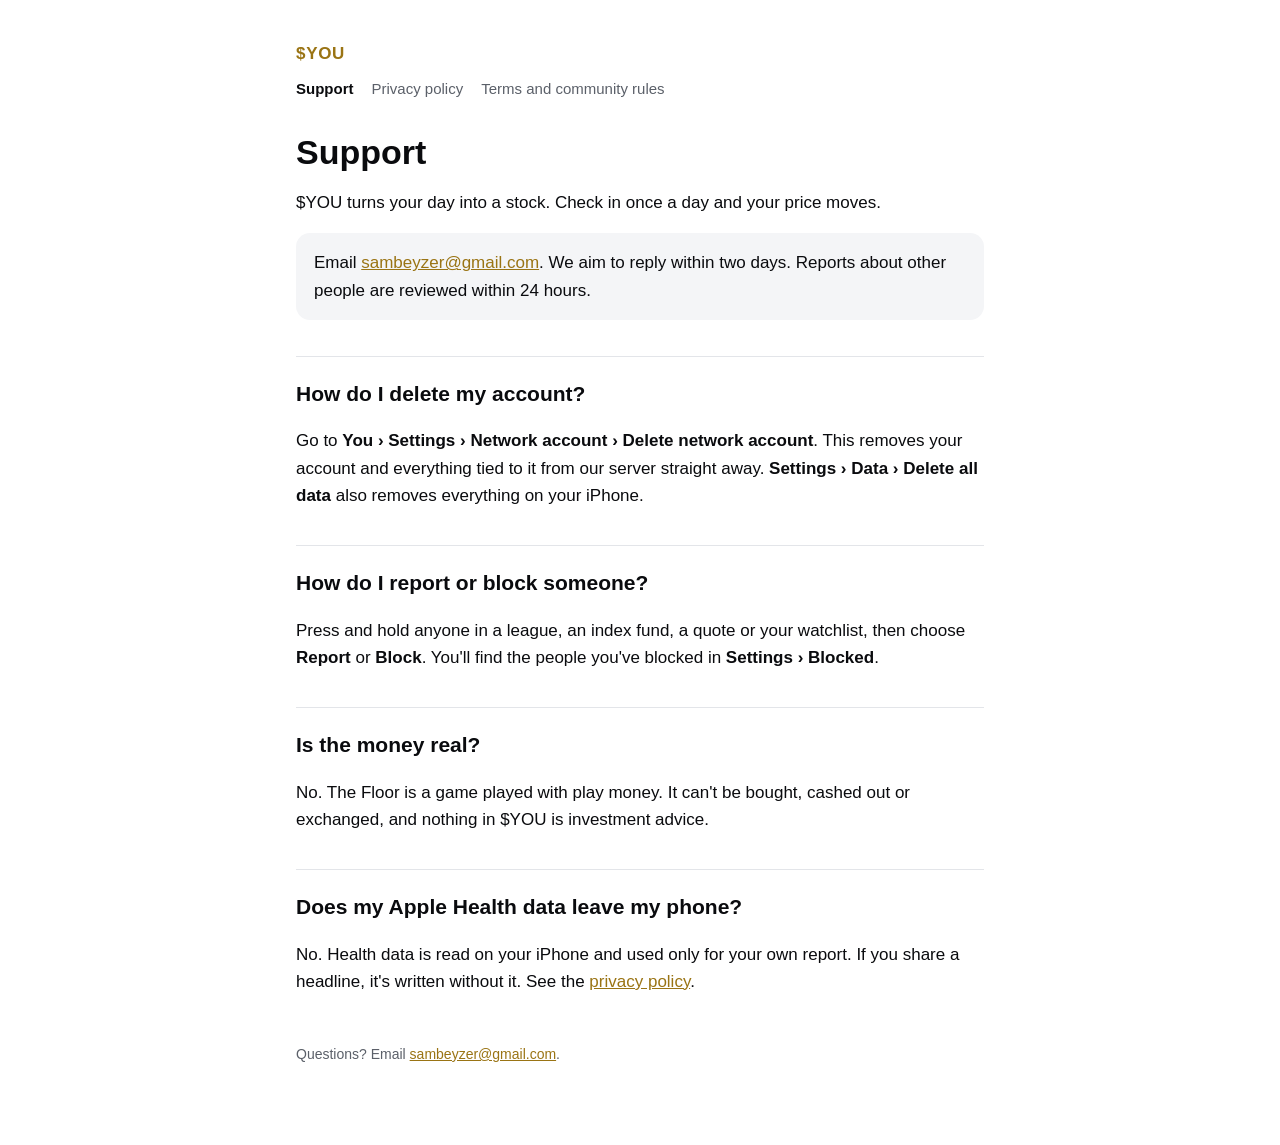
==== index.html @ fc1fd562 "Support, privacy policy and terms for $YOU" ====
<!doctype html>
<html lang="en">
<head>
<meta charset="utf-8">
<meta name="viewport" content="width=device-width, initial-scale=1">
<title>$YOU Support</title>
<link rel="stylesheet" href="style.css">
</head>
<body>
<main>
<header>
  <a class="mark" href="./">$YOU</a>
  <nav>
    <a href="./" aria-current="page">Support</a>
    <a href="privacy.html">Privacy policy</a>
    <a href="terms.html">Terms and community rules</a>
  </nav>
</header>
<h1>Support</h1>
<p>$YOU turns your day into a stock. Check in once a day and your price moves.</p>
<div class="card">Email <a href="mailto:sambeyzer@gmail.com?subject=%24YOU%20support">sambeyzer@gmail.com</a>. We aim to reply within two days. Reports about other people are reviewed within 24 hours.</div>

<h2>How do I delete my account?</h2>
<p>Go to <strong>You › Settings › Network account › Delete network account</strong>. This removes your account and everything tied to it from our server straight away. <strong>Settings › Data › Delete all data</strong> also removes everything on your iPhone.</p>

<h2>How do I report or block someone?</h2>
<p>Press and hold anyone in a league, an index fund, a quote or your watchlist, then choose <strong>Report</strong> or <strong>Block</strong>. You'll find the people you've blocked in <strong>Settings › Blocked</strong>.</p>

<h2>Is the money real?</h2>
<p>No. The Floor is a game played with play money. It can't be bought, cashed out or exchanged, and nothing in $YOU is investment advice.</p>

<h2>Does my Apple Health data leave my phone?</h2>
<p>No. Health data is read on your iPhone and used only for your own report. If you share a headline, it's written without it. See the <a href="privacy.html">privacy policy</a>.</p>
<footer>Questions? Email <a href="mailto:sambeyzer@gmail.com">sambeyzer@gmail.com</a>.</footer>
</main>
</body>
</html>
---- style.css ----
:root {
  --ground: #ffffff; --surface: #f4f5f7; --ink: #0a0b0e; --muted: #5b6069; --accent: #9a7414; --rule: #e3e5e9;
}
@media (prefers-color-scheme: dark) {
  :root { --ground: #0a0b0e; --surface: #141619; --ink: #f5f6f8; --muted: #9aa0a9; --accent: #e9c46a; --rule: #2a2e35; }
}
* { box-sizing: border-box; }
body {
  margin: 0; background: var(--ground); color: var(--ink);
  font: 17px/1.6 -apple-system, BlinkMacSystemFont, "SF Pro Text", "Helvetica Neue", Arial, sans-serif;
}
main { max-width: 720px; margin: 0 auto; padding: 40px 16px 80px; }
header { margin-bottom: 32px; }
.mark { font-weight: 700; letter-spacing: .04em; color: var(--accent); text-decoration: none; }
nav { display: flex; gap: 18px; flex-wrap: wrap; margin-top: 10px; font-size: 15px; }
nav a { color: var(--muted); text-decoration: none; }
nav a[aria-current] { color: var(--ink); font-weight: 600; }
h1 { font-size: 34px; line-height: 1.15; margin: 0 0 6px; }
h2 { font-size: 21px; margin: 36px 0 8px; padding-top: 20px; border-top: 1px solid var(--rule); }
.effective { color: var(--muted); font-size: 15px; margin: 0 0 24px; }
a { color: var(--accent); }
ul { padding-left: 22px; }
li { margin: 6px 0; }
.card { background: var(--surface); border-radius: 14px; padding: 16px 18px; margin: 16px 0; }
footer { margin-top: 48px; color: var(--muted); font-size: 14px; }
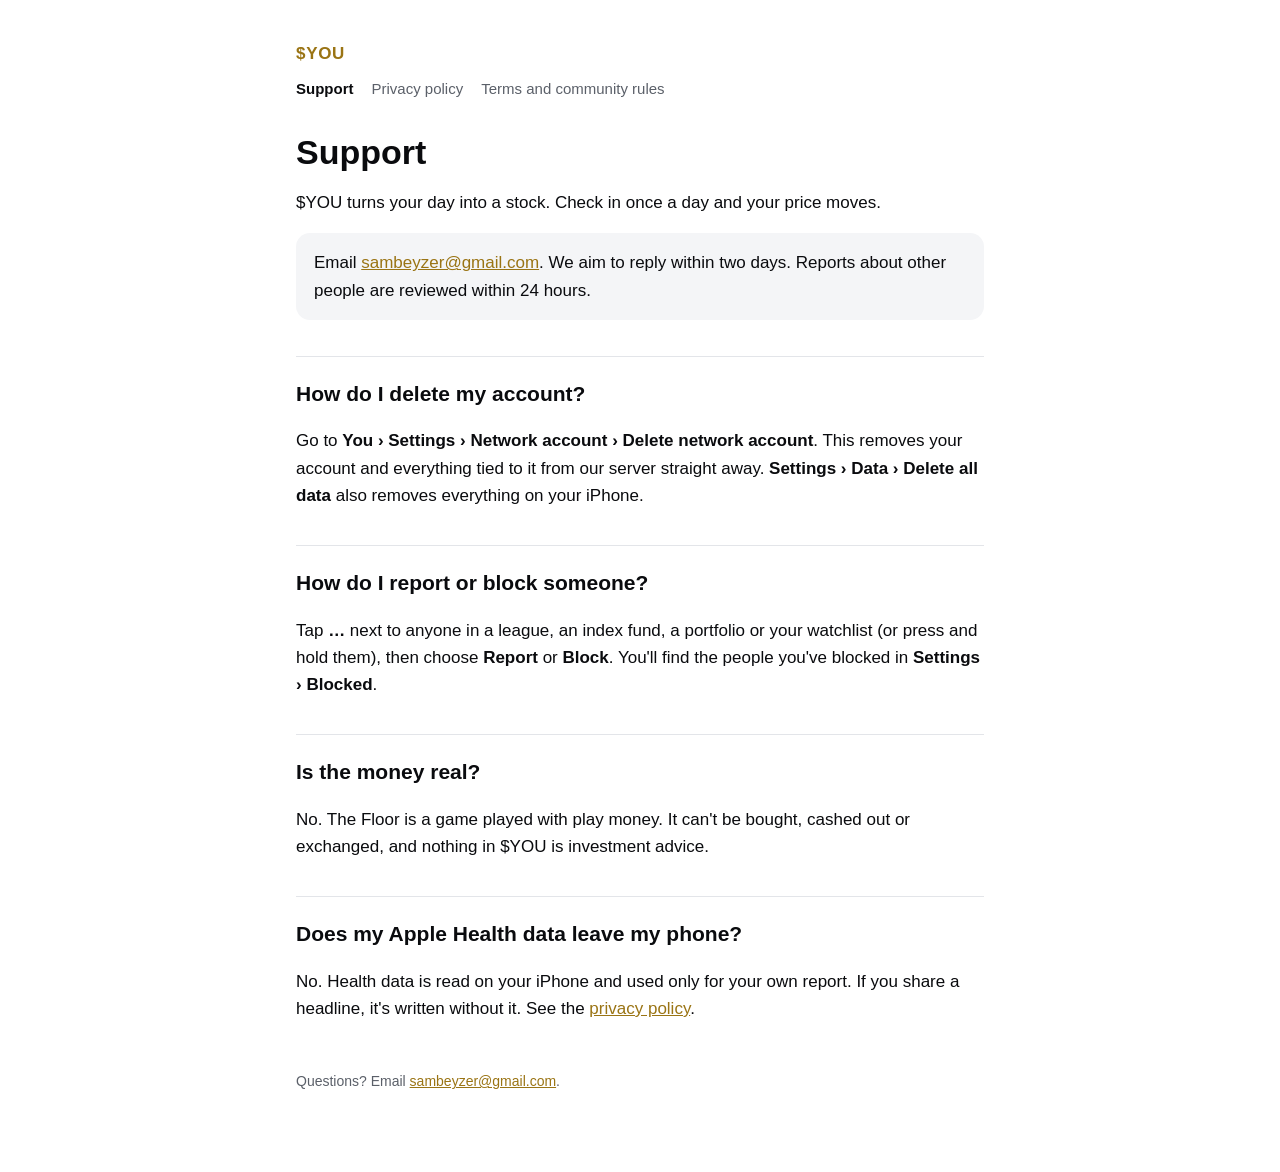
==== commit a019bccc: "Update site from YOU@fc1fd56" ====
--- a/index.html
+++ b/index.html
@@ -24,7 +24,7 @@
 <p>Go to <strong>You › Settings › Network account › Delete network account</strong>. This removes your account and everything tied to it from our server straight away. <strong>Settings › Data › Delete all data</strong> also removes everything on your iPhone.</p>
 
 <h2>How do I report or block someone?</h2>
-<p>Press and hold anyone in a league, an index fund, a quote or your watchlist, then choose <strong>Report</strong> or <strong>Block</strong>. You'll find the people you've blocked in <strong>Settings › Blocked</strong>.</p>
+<p>Tap <strong>…</strong> next to anyone in a league, an index fund, a portfolio or your watchlist (or press and hold them), then choose <strong>Report</strong> or <strong>Block</strong>. You'll find the people you've blocked in <strong>Settings › Blocked</strong>.</p>
 
 <h2>Is the money real?</h2>
 <p>No. The Floor is a game played with play money. It can't be bought, cashed out or exchanged, and nothing in $YOU is investment advice.</p>
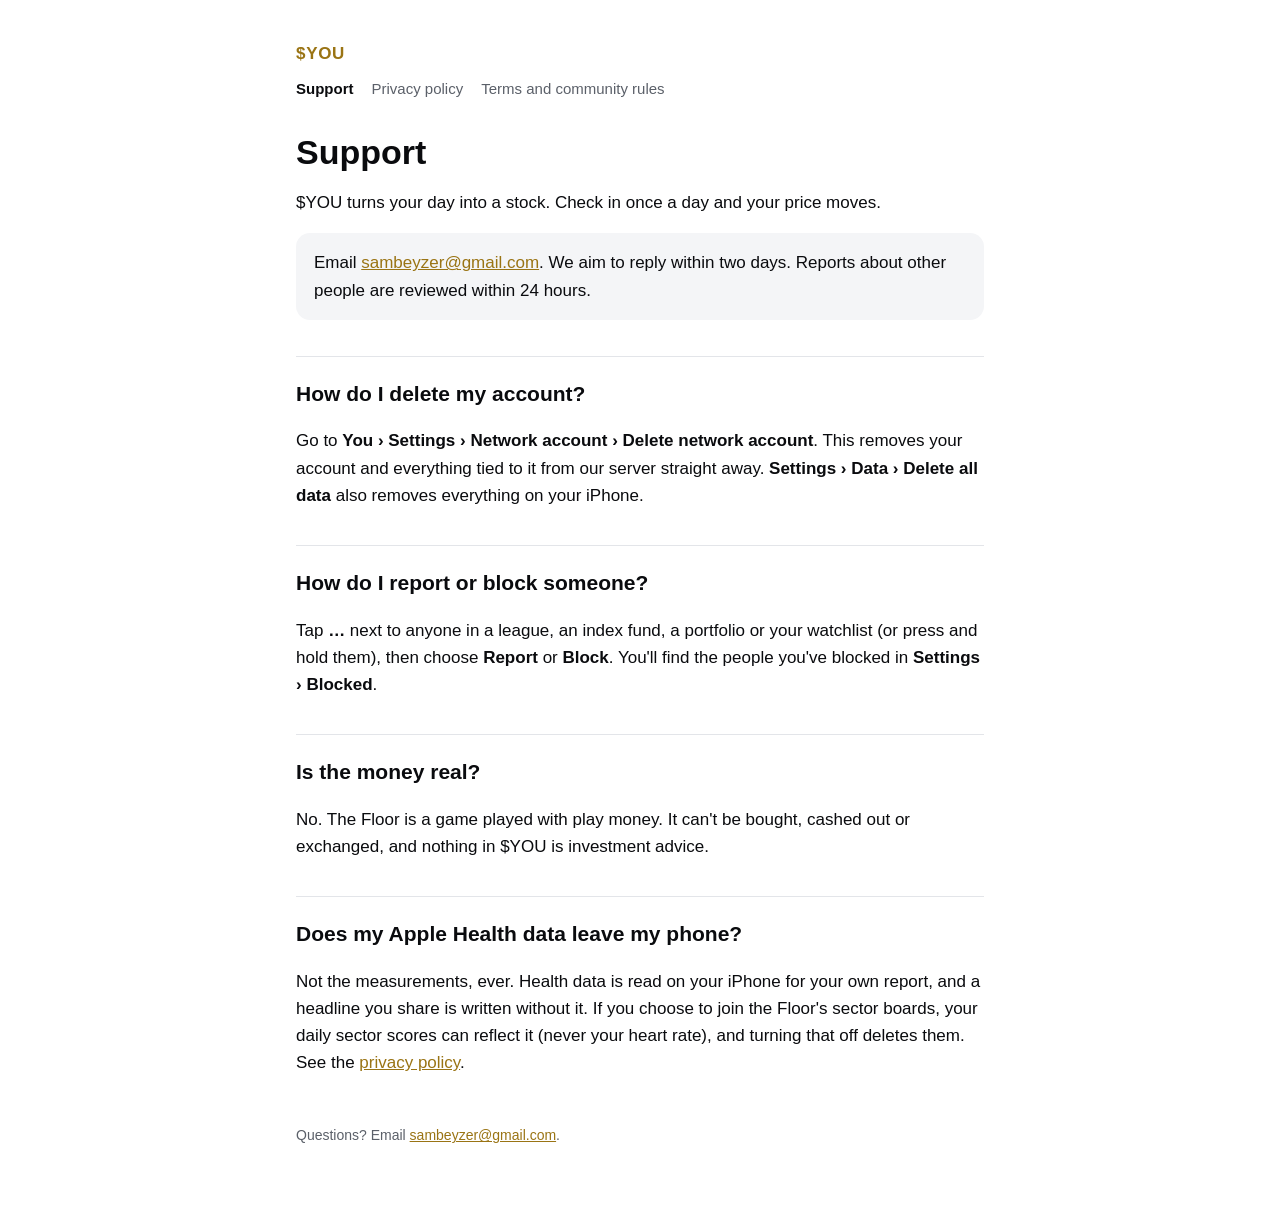
==== commit 2a095f77: "Update site from YOU@876c5ec" ====
--- a/index.html
+++ b/index.html
@@ -30,7 +30,7 @@
 <p>No. The Floor is a game played with play money. It can't be bought, cashed out or exchanged, and nothing in $YOU is investment advice.</p>
 
 <h2>Does my Apple Health data leave my phone?</h2>
-<p>No. Health data is read on your iPhone and used only for your own report. If you share a headline, it's written without it. See the <a href="privacy.html">privacy policy</a>.</p>
+<p>Not the measurements, ever. Health data is read on your iPhone for your own report, and a headline you share is written without it. If you choose to join the Floor's sector boards, your daily sector scores can reflect it (never your heart rate), and turning that off deletes them. See the <a href="privacy.html">privacy policy</a>.</p>
 <footer>Questions? Email <a href="mailto:sambeyzer@gmail.com">sambeyzer@gmail.com</a>.</footer>
 </main>
 </body>
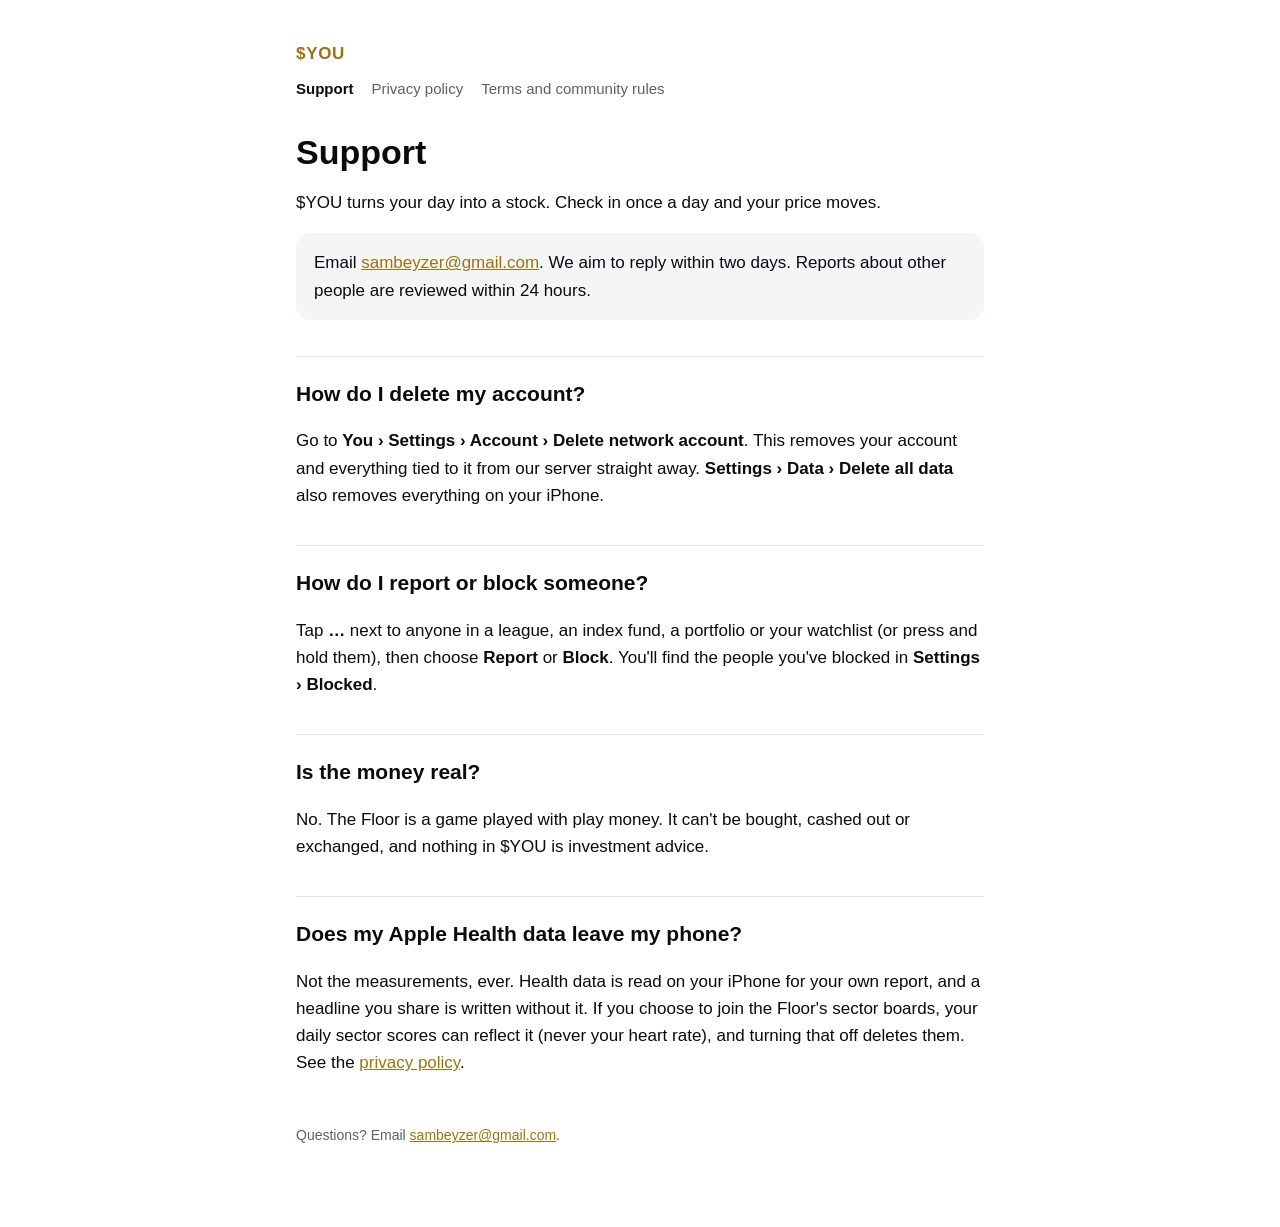
==== commit bf245d1a: "Update site from YOU@2a095f7" ====
--- a/index.html
+++ b/index.html
@@ -21,7 +21,7 @@
 <div class="card">Email <a href="mailto:sambeyzer@gmail.com?subject=%24YOU%20support">sambeyzer@gmail.com</a>. We aim to reply within two days. Reports about other people are reviewed within 24 hours.</div>
 
 <h2>How do I delete my account?</h2>
-<p>Go to <strong>You › Settings › Network account › Delete network account</strong>. This removes your account and everything tied to it from our server straight away. <strong>Settings › Data › Delete all data</strong> also removes everything on your iPhone.</p>
+<p>Go to <strong>You › Settings › Account › Delete network account</strong>. This removes your account and everything tied to it from our server straight away. <strong>Settings › Data › Delete all data</strong> also removes everything on your iPhone.</p>
 
 <h2>How do I report or block someone?</h2>
 <p>Tap <strong>…</strong> next to anyone in a league, an index fund, a portfolio or your watchlist (or press and hold them), then choose <strong>Report</strong> or <strong>Block</strong>. You'll find the people you've blocked in <strong>Settings › Blocked</strong>.</p>
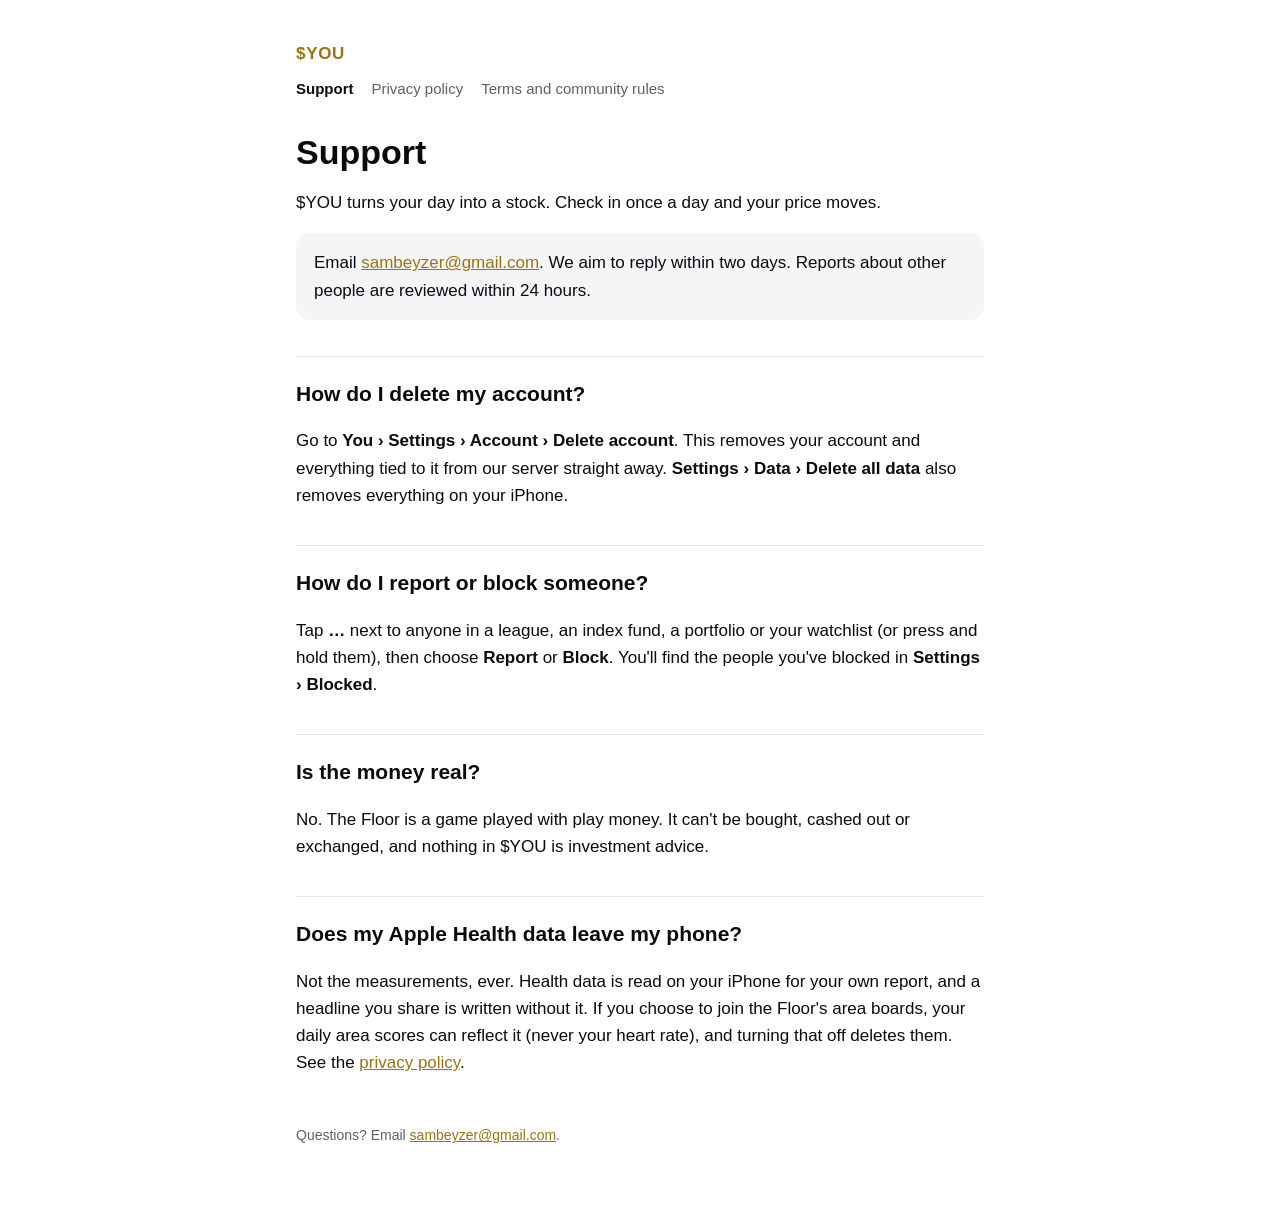
==== commit 2f3eb4ee: "Update site from YOU@bf245d1" ====
--- a/index.html
+++ b/index.html
@@ -21,7 +21,7 @@
 <div class="card">Email <a href="mailto:sambeyzer@gmail.com?subject=%24YOU%20support">sambeyzer@gmail.com</a>. We aim to reply within two days. Reports about other people are reviewed within 24 hours.</div>
 
 <h2>How do I delete my account?</h2>
-<p>Go to <strong>You › Settings › Account › Delete network account</strong>. This removes your account and everything tied to it from our server straight away. <strong>Settings › Data › Delete all data</strong> also removes everything on your iPhone.</p>
+<p>Go to <strong>You › Settings › Account › Delete account</strong>. This removes your account and everything tied to it from our server straight away. <strong>Settings › Data › Delete all data</strong> also removes everything on your iPhone.</p>
 
 <h2>How do I report or block someone?</h2>
 <p>Tap <strong>…</strong> next to anyone in a league, an index fund, a portfolio or your watchlist (or press and hold them), then choose <strong>Report</strong> or <strong>Block</strong>. You'll find the people you've blocked in <strong>Settings › Blocked</strong>.</p>
@@ -30,7 +30,7 @@
 <p>No. The Floor is a game played with play money. It can't be bought, cashed out or exchanged, and nothing in $YOU is investment advice.</p>
 
 <h2>Does my Apple Health data leave my phone?</h2>
-<p>Not the measurements, ever. Health data is read on your iPhone for your own report, and a headline you share is written without it. If you choose to join the Floor's sector boards, your daily sector scores can reflect it (never your heart rate), and turning that off deletes them. See the <a href="privacy.html">privacy policy</a>.</p>
+<p>Not the measurements, ever. Health data is read on your iPhone for your own report, and a headline you share is written without it. If you choose to join the Floor's area boards, your daily area scores can reflect it (never your heart rate), and turning that off deletes them. See the <a href="privacy.html">privacy policy</a>.</p>
 <footer>Questions? Email <a href="mailto:sambeyzer@gmail.com">sambeyzer@gmail.com</a>.</footer>
 </main>
 </body>
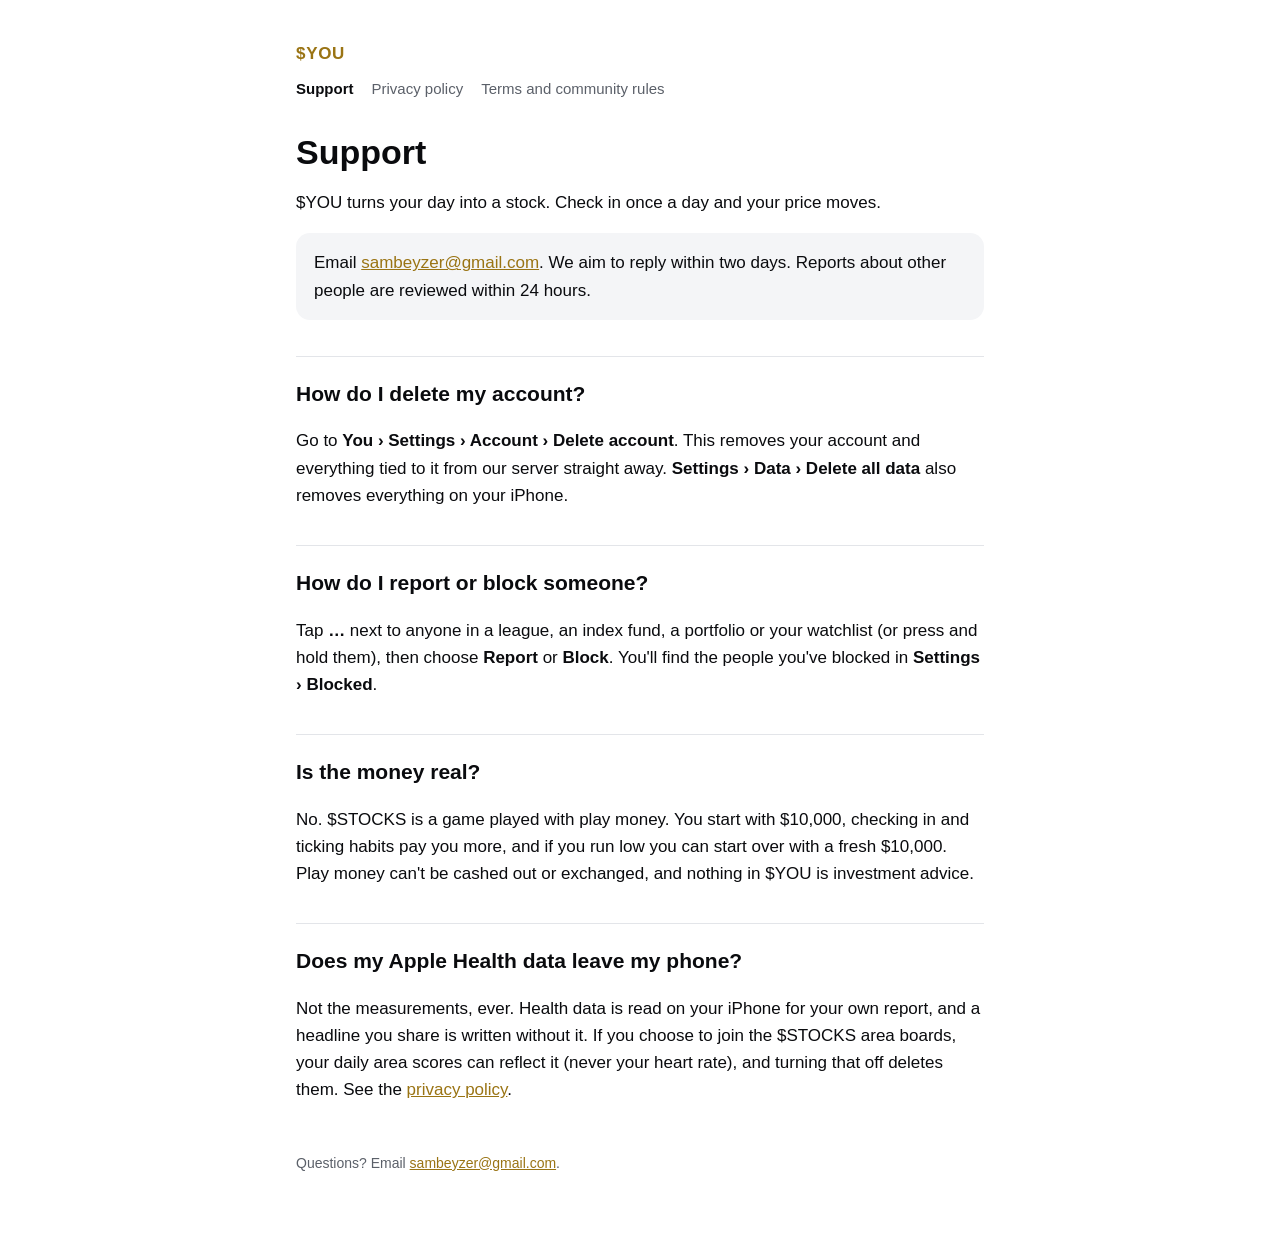
==== commit c78c85b8: "Update site from YOU@2f3eb4e" ====
--- a/index.html
+++ b/index.html
@@ -27,10 +27,10 @@
 <p>Tap <strong>…</strong> next to anyone in a league, an index fund, a portfolio or your watchlist (or press and hold them), then choose <strong>Report</strong> or <strong>Block</strong>. You'll find the people you've blocked in <strong>Settings › Blocked</strong>.</p>
 
 <h2>Is the money real?</h2>
-<p>No. The Floor is a game played with play money. It can't be bought, cashed out or exchanged, and nothing in $YOU is investment advice.</p>
+<p>No. $STOCKS is a game played with play money. You start with $10,000, checking in and ticking habits pay you more, and if you run low you can start over with a fresh $10,000. Play money can't be cashed out or exchanged, and nothing in $YOU is investment advice.</p>
 
 <h2>Does my Apple Health data leave my phone?</h2>
-<p>Not the measurements, ever. Health data is read on your iPhone for your own report, and a headline you share is written without it. If you choose to join the Floor's area boards, your daily area scores can reflect it (never your heart rate), and turning that off deletes them. See the <a href="privacy.html">privacy policy</a>.</p>
+<p>Not the measurements, ever. Health data is read on your iPhone for your own report, and a headline you share is written without it. If you choose to join the $STOCKS area boards, your daily area scores can reflect it (never your heart rate), and turning that off deletes them. See the <a href="privacy.html">privacy policy</a>.</p>
 <footer>Questions? Email <a href="mailto:sambeyzer@gmail.com">sambeyzer@gmail.com</a>.</footer>
 </main>
 </body>
